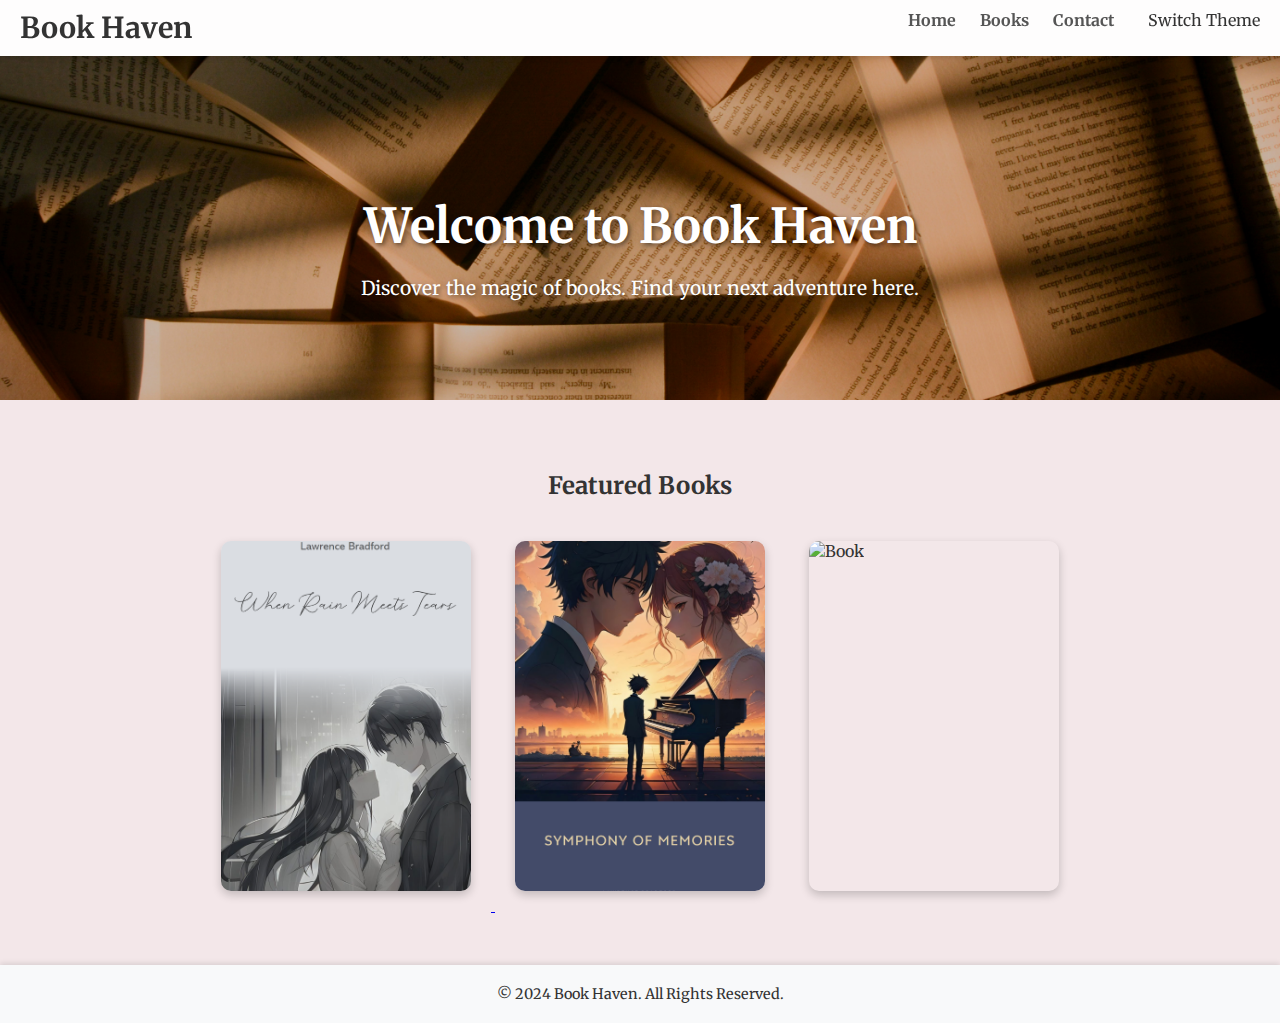
==== index.html @ 88c65ecb "first commit" ====
<!DOCTYPE html>
<html lang="en">
<head>
    <meta charset="UTF-8">
    <meta name="viewport" content="width=device-width, initial-scale=1.0">
    <title>Book Haven</title>
    <link href="https://fonts.googleapis.com/css2?family=Merriweather:wght@300;400;700&display=swap" rel="stylesheet">
    <style>
        :root {
            --bg-color: #f3e7e9;
            --text-color: #333;
            --header-bg: rgba(255, 255, 255, 0.9);
            --link-color: #555;
            --link-hover: #0077cc;
            --footer-bg: #f8f9fa;
        }

        [data-theme="dark"] {
            --bg-color: #121212;
            --text-color: #ffffff;
            --header-bg: rgba(18, 18, 18, 0.9);
            --link-color: #bbbbbb;
            --link-hover: #4a90e2;
            --footer-bg: #1e1e1e;
        }

        body {
            margin: 0;
            font-family: 'Merriweather', serif;
            background-color: var(--bg-color);
            color: var(--text-color);
            overflow-x: hidden;
            transition: background-color 0.3s, color 0.3s;
        }

        header {
            position: sticky;
            top: 0;
            background-color: var(--header-bg);
            padding: 10px 20px;
            box-shadow: 0 2px 5px rgba(0, 0, 0, 0.1);
            z-index: 1000;
        }

        header h1 {
            margin: 0;
            font-size: 1.8rem;
            display: inline;
        }

        nav {
            float: right;
        }

        nav a {
            text-decoration: none;
            margin: 0 10px;
            color: var(--link-color);
            font-weight: 700;
            transition: color 0.3s;
        }

        nav a:hover {
            color: var(--link-hover);
        }

        .theme-switch {
            cursor: pointer;
            margin-left: 20px;
        }

        .hero {
            text-align: center;
            padding: 100px 20px;
            background: url('./book-background.jpg') no-repeat center center/cover;
            color: white;
            text-shadow: 2px 2px 5px rgba(0, 0, 0, 0.5);
        }

        .hero h2 {
            font-size: 3rem;
            margin-bottom: 20px;
            animation: fadeIn 1.5s ease-out;
        }

        .hero p {
            font-size: 1.2rem;
            max-width: 600px;
            margin: 0 auto;
            animation: fadeIn 2s ease-out;
        }

        @keyframes fadeIn {
            from {
                opacity: 0;
                transform: translateY(20px);
            }
            to {
                opacity: 1;
                transform: translateY(0);
            }
        }

        .book-section {
            padding: 50px 20px;
            text-align: center;
        }

        .book {
            display: inline-block;
            margin: 20px;
            text-align: left;
            width: 250px;
            height: 350px;
            border-radius: 10px;
            overflow: hidden;
            box-shadow: 0 4px 10px rgba(0, 0, 0, 0.2);
            transition: transform 0.3s;
            position: relative;
        }

        .book:hover {
            transform: translateY(-10px);
        }

        .book img {
            width: 100%;
            height: 100%;
            object-fit: cover;
            object-position: center;
            border-radius: 5px;
        }

        .book .info {
            position: absolute;
            bottom: 0;
            left: 0;
            right: 0;
            background: rgba(0, 0, 0, 0.8);
            color: white;
            text-align: center;
            padding: 10px;
            transform: translateY(100%);
            transition: transform 0.3s;
        }

        .book:hover .info {
            transform: translateY(0);
        }

        .book .info h3 {
            margin: 10px 0 5px;
            font-size: 1.2rem;
        }

        .book .info p {
            font-size: 0.9rem;
            color: #ddd;
        }

        footer {
            text-align: center;
            padding: 20px;
            background-color: var(--footer-bg);
            box-shadow: 0 -2px 5px rgba(0, 0, 0, 0.1);
            position: relative;
        }

        footer p {
            margin: 0;
            font-size: 0.9rem;
        }
    </style>
</head>
<body>
    <header>
        <h1>Book Haven</h1>
        <nav>
            <a href="#hero">Home</a>
            <a href="#books">Books</a>
            <a href="#contact">Contact</a>
            <span class="theme-switch" onclick="toggleTheme()">Switch Theme</span>
        </nav>
    </header>

    <section class="hero" id="hero">
        <h2>Welcome to Book Haven</h2>
        <p>Discover the magic of books. Find your next adventure here.</p>
    </section>

    <section class="book-section" id="books">
        <h2>Featured Books</h2>
        <a href="./book1.html">
        <div class="book">
            <img src="./When Rain Meets Tears.png" alt="Book">
            <div class="info">
                <h3>When Rain Meets Tears</h3>
                <p>I am a young man fresh out of college, trying to find my footing in the real world as a programmer. After struggling to land a job, I finally secure a position at a not-so-famous company. On my first day...</p>
            </div>
        </div>
        </a>
        <div class="book">
            <img src="./Symphony of Memories.png" alt="Book">
            <div class="info">
                <h3>Adventure Awaits</h3>
                <p>Embark on a journey through thrilling tales and exciting characters.</p>
            </div>
        </div>
        <div class="book">
            <img src="https://source.unsplash.com/250x350/?library" alt="Book">
            <div class="info">
                <h3>Library of Dreams</h3>
                <p>Step into a world where every book is a portal to wonder.</p>
            </div>
        </div>
    </section>

    <footer>
        <p>&copy; 2024 Book Haven. All Rights Reserved.</p>
    </footer>

    <script>
        function toggleTheme() {
            const currentTheme = document.body.getAttribute('data-theme');
            if (currentTheme === 'dark') {
                document.body.setAttribute('data-theme', 'light');
            } else {
                document.body.setAttribute('data-theme', 'dark');
            }
        }

        // Set initial theme
        document.body.setAttribute('data-theme', 'light');
    </script>
</body>
</html>
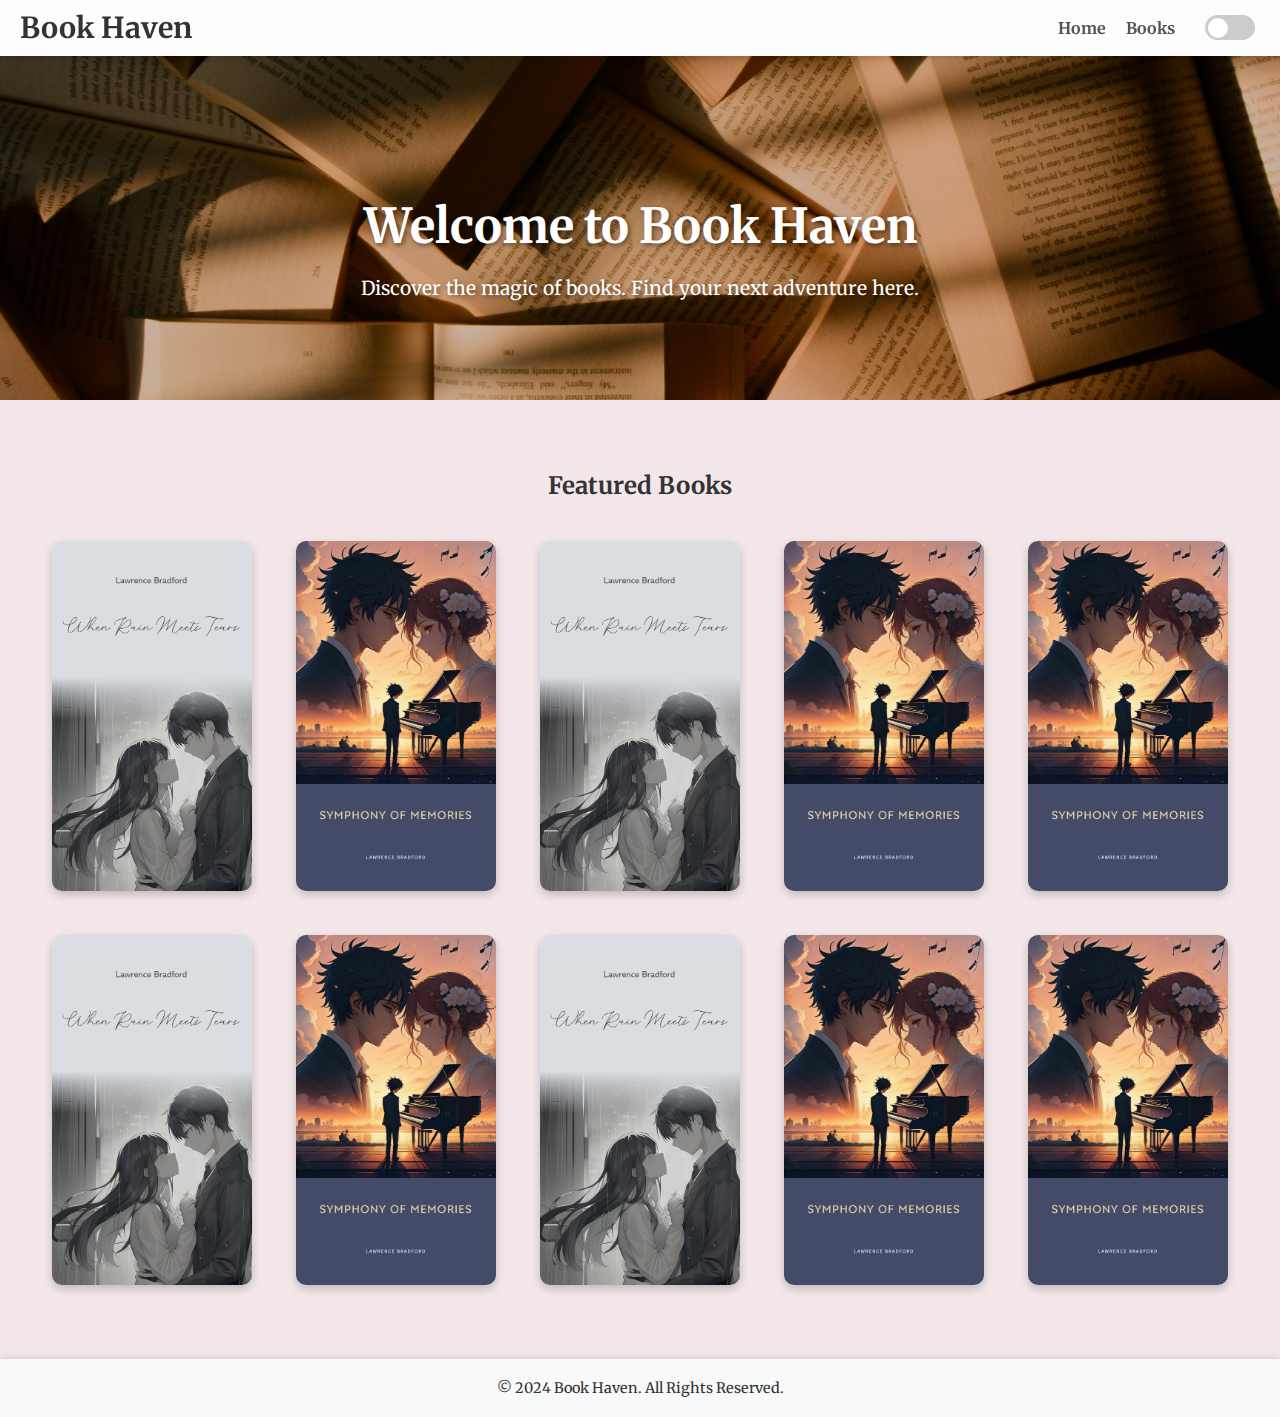
==== commit e10649ce: "structured" ====
--- a/index.html
+++ b/index.html
@@ -5,172 +5,7 @@
     <meta name="viewport" content="width=device-width, initial-scale=1.0">
     <title>Book Haven</title>
     <link href="https://fonts.googleapis.com/css2?family=Merriweather:wght@300;400;700&display=swap" rel="stylesheet">
-    <style>
-        :root {
-            --bg-color: #f3e7e9;
-            --text-color: #333;
-            --header-bg: rgba(255, 255, 255, 0.9);
-            --link-color: #555;
-            --link-hover: #0077cc;
-            --footer-bg: #f8f9fa;
-        }
-
-        [data-theme="dark"] {
-            --bg-color: #121212;
-            --text-color: #ffffff;
-            --header-bg: rgba(18, 18, 18, 0.9);
-            --link-color: #bbbbbb;
-            --link-hover: #4a90e2;
-            --footer-bg: #1e1e1e;
-        }
-
-        body {
-            margin: 0;
-            font-family: 'Merriweather', serif;
-            background-color: var(--bg-color);
-            color: var(--text-color);
-            overflow-x: hidden;
-            transition: background-color 0.3s, color 0.3s;
-        }
-
-        header {
-            position: sticky;
-            top: 0;
-            background-color: var(--header-bg);
-            padding: 10px 20px;
-            box-shadow: 0 2px 5px rgba(0, 0, 0, 0.1);
-            z-index: 1000;
-        }
-
-        header h1 {
-            margin: 0;
-            font-size: 1.8rem;
-            display: inline;
-        }
-
-        nav {
-            float: right;
-        }
-
-        nav a {
-            text-decoration: none;
-            margin: 0 10px;
-            color: var(--link-color);
-            font-weight: 700;
-            transition: color 0.3s;
-        }
-
-        nav a:hover {
-            color: var(--link-hover);
-        }
-
-        .theme-switch {
-            cursor: pointer;
-            margin-left: 20px;
-        }
-
-        .hero {
-            text-align: center;
-            padding: 100px 20px;
-            background: url('./book-background.jpg') no-repeat center center/cover;
-            color: white;
-            text-shadow: 2px 2px 5px rgba(0, 0, 0, 0.5);
-        }
-
-        .hero h2 {
-            font-size: 3rem;
-            margin-bottom: 20px;
-            animation: fadeIn 1.5s ease-out;
-        }
-
-        .hero p {
-            font-size: 1.2rem;
-            max-width: 600px;
-            margin: 0 auto;
-            animation: fadeIn 2s ease-out;
-        }
-
-        @keyframes fadeIn {
-            from {
-                opacity: 0;
-                transform: translateY(20px);
-            }
-            to {
-                opacity: 1;
-                transform: translateY(0);
-            }
-        }
-
-        .book-section {
-            padding: 50px 20px;
-            text-align: center;
-        }
-
-        .book {
-            display: inline-block;
-            margin: 20px;
-            text-align: left;
-            width: 250px;
-            height: 350px;
-            border-radius: 10px;
-            overflow: hidden;
-            box-shadow: 0 4px 10px rgba(0, 0, 0, 0.2);
-            transition: transform 0.3s;
-            position: relative;
-        }
-
-        .book:hover {
-            transform: translateY(-10px);
-        }
-
-        .book img {
-            width: 100%;
-            height: 100%;
-            object-fit: cover;
-            object-position: center;
-            border-radius: 5px;
-        }
-
-        .book .info {
-            position: absolute;
-            bottom: 0;
-            left: 0;
-            right: 0;
-            background: rgba(0, 0, 0, 0.8);
-            color: white;
-            text-align: center;
-            padding: 10px;
-            transform: translateY(100%);
-            transition: transform 0.3s;
-        }
-
-        .book:hover .info {
-            transform: translateY(0);
-        }
-
-        .book .info h3 {
-            margin: 10px 0 5px;
-            font-size: 1.2rem;
-        }
-
-        .book .info p {
-            font-size: 0.9rem;
-            color: #ddd;
-        }
-
-        footer {
-            text-align: center;
-            padding: 20px;
-            background-color: var(--footer-bg);
-            box-shadow: 0 -2px 5px rgba(0, 0, 0, 0.1);
-            position: relative;
-        }
-
-        footer p {
-            margin: 0;
-            font-size: 0.9rem;
-        }
-    </style>
+    <link rel="stylesheet" href="./css/home-style.css">
 </head>
 <body>
     <header>
@@ -178,8 +13,9 @@
         <nav>
             <a href="#hero">Home</a>
             <a href="#books">Books</a>
-            <a href="#contact">Contact</a>
-            <span class="theme-switch" onclick="toggleTheme()">Switch Theme</span>
+            <span class="toggle-container">
+                <div class="toggle" id="toggleButton"></div>
+            </span>
         </nav>
     </header>
 
@@ -190,47 +26,85 @@
 
     <section class="book-section" id="books">
         <h2>Featured Books</h2>
-        <a href="./book1.html">
         <div class="book">
-            <img src="./When Rain Meets Tears.png" alt="Book">
+            <a href="./book1.html">
+            <img src="./images/When Rain Meets Tears.png" alt="Book">
             <div class="info">
                 <h3>When Rain Meets Tears</h3>
                 <p>I am a young man fresh out of college, trying to find my footing in the real world as a programmer. After struggling to land a job, I finally secure a position at a not-so-famous company. On my first day...</p>
             </div>
+            </a>
         </div>
-        </a>
         <div class="book">
-            <img src="./Symphony of Memories.png" alt="Book">
+            <img src="./images/Symphony of Memories.png" alt="Book">
             <div class="info">
-                <h3>Adventure Awaits</h3>
-                <p>Embark on a journey through thrilling tales and exciting characters.</p>
+                <h3>Symphony of Memories</h3>
+                <p>...</p>
             </div>
         </div>
         <div class="book">
-            <img src="https://source.unsplash.com/250x350/?library" alt="Book">
+            <img src="./images/When Rain Meets Tears.png" alt="Book">
             <div class="info">
-                <h3>Library of Dreams</h3>
-                <p>Step into a world where every book is a portal to wonder.</p>
+                <h3>Faded Pages of Our Yesterday</h3>
+                <p>...</p>
+            </div>
+        </div>
+        <div class="book">
+            <img src="./images/Symphony of Memories.png" alt="Book">
+            <div class="info">
+                <h3>Symphony of Memories</h3>
+                <p>...</p>
+            </div>
+        </div>
+        <div class="book">
+            <img src="./images/Symphony of Memories.png" alt="Book">
+            <div class="info">
+                <h3>Symphony of Memories</h3>
+                <p>...</p>
+            </div>
+        </div>
+        <div class="book">
+            <a href="./book1.html">
+            <img src="./images/When Rain Meets Tears.png" alt="Book">
+            <div class="info">
+                <h3>When Rain Meets Tears</h3>
+                <p>I am a young man fresh out of college, trying to find my footing in the real world as a programmer. After struggling to land a job, I finally secure a position at a not-so-famous company. On my first day...</p>
+            </div>
+            </a>
+        </div>
+        <div class="book">
+            <img src="./images/Symphony of Memories.png" alt="Book">
+            <div class="info">
+                <h3>Symphony of Memories</h3>
+                <p>...</p>
+            </div>
+        </div>
+        <div class="book">
+            <img src="./images/When Rain Meets Tears.png" alt="Book">
+            <div class="info">
+                <h3>Faded Pages of Our Yesterday</h3>
+                <p>...</p>
+            </div>
+        </div>
+        <div class="book">
+            <img src="./images/Symphony of Memories.png" alt="Book">
+            <div class="info">
+                <h3>Symphony of Memories</h3>
+                <p>...</p>
+            </div>
+        </div>
+        <div class="book">
+            <img src="./images/Symphony of Memories.png" alt="Book">
+            <div class="info">
+                <h3>Symphony of Memories</h3>
+                <p>...</p>
             </div>
         </div>
     </section>
-
     <footer>
         <p>&copy; 2024 Book Haven. All Rights Reserved.</p>
     </footer>
 
-    <script>
-        function toggleTheme() {
-            const currentTheme = document.body.getAttribute('data-theme');
-            if (currentTheme === 'dark') {
-                document.body.setAttribute('data-theme', 'light');
-            } else {
-                document.body.setAttribute('data-theme', 'dark');
-            }
-        }
-
-        // Set initial theme
-        document.body.setAttribute('data-theme', 'light');
-    </script>
+    <script src="./scripts/script.js"></script>
 </body>
 </html>
--- a/css/home-style.css
+++ b/css/home-style.css
@@ -0,0 +1,201 @@
+:root {
+    --bg-color: #f3e7e9;
+    --text-color: #333;
+    --header-bg: rgba(255, 255, 255, 0.9);
+    --link-color: #555;
+    --link-hover: #0077cc;
+    --footer-bg: #f8f9fa;
+}
+
+[data-theme="dark"] {
+    --bg-color: #121212;
+    --text-color: #ffffff;
+    --header-bg: rgba(18, 18, 18, 0.9);
+    --link-color: #bbbbbb;
+    --link-hover: #4a90e2;
+    --footer-bg: #1e1e1e;
+}
+
+html {
+    scroll-behavior: smooth;
+}
+
+body {
+    margin: 0;
+    font-family: 'Merriweather', serif;
+    background-color: var(--bg-color);
+    color: var(--text-color);
+    overflow-x: hidden;
+    transition: background-color 0.3s, color 0.3s;
+}
+
+header {
+    position: sticky;
+    top: 0;
+    background-color: var(--header-bg);
+    padding: 10px 20px;
+    box-shadow: 0 2px 5px rgba(0, 0, 0, 0.1);
+    z-index: 1000;
+}
+
+header h1 {
+    margin: 0;
+    font-size: 1.8rem;
+    display: inline;
+}
+
+nav {
+    float: right;
+    display: flex;
+    align-items: center;
+    padding: 5px;
+}
+
+nav a {
+    text-decoration: none;
+    margin: 0 10px;
+    color: var(--link-color);
+    font-weight: 700;
+    transition: color 0.3s;
+}
+
+nav a:hover {
+    color: var(--link-hover);
+}
+
+.toggle-container {
+    display: inline-block;
+    margin-left: 20px;
+}
+
+.toggle {
+    width: 50px;
+    height: 25px;
+    background-color: #ccc;
+    border-radius: 25px;
+    position: relative;
+    cursor: pointer;
+    transition: background-color 0.3s;
+}
+
+.toggle::before {
+    content: '';
+    position: absolute;
+    width: 20px;
+    height: 20px;
+    background-color: white;
+    border-radius: 50%;
+    top: 2.5px;
+    left: 2.5px;
+    transition: transform 0.3s;
+}
+
+.toggle.dark {
+    background-color: #4a4a4a;
+}
+
+.toggle.dark::before {
+    transform: translateX(25px);
+}
+
+.hero {
+    text-align: center;
+    padding: 100px 20px;
+    background: url('../images/book-background.jpg') no-repeat center center/cover;
+    color: white;
+    text-shadow: 2px 2px 5px rgba(0, 0, 0, 0.5);
+}
+
+.hero h2 {
+    font-size: 3rem;
+    margin-bottom: 20px;
+    animation: fadeIn 1.5s ease-out;
+}
+
+.hero p {
+    font-size: 1.2rem;
+    max-width: 600px;
+    margin: 0 auto;
+    animation: fadeIn 2s ease-out;
+}
+
+@keyframes fadeIn {
+    from {
+        opacity: 0;
+        transform: translateY(20px);
+    }
+    to {
+        opacity: 1;
+        transform: translateY(0);
+    }
+}
+
+.book-section {
+    padding: 50px 20px;
+    text-align: center;
+}
+
+.book {
+    display: inline-block;
+    margin: 20px;
+    text-align: left;
+    width: 200px;
+    height: 350px;
+    border-radius: 10px;
+    overflow: hidden;
+    box-shadow: 0 4px 10px rgba(0, 0, 0, 0.2);
+    transition: transform 0.3s;
+    position: relative;
+}
+
+.book:hover {
+    transform: translateY(-10px);
+}
+
+.book img {
+    width: 100%;
+    height: 100%;
+    object-fit: cover;
+    object-position: center;
+    border-radius: 5px;
+}
+
+.book .info {
+    position: absolute;
+    bottom: 0;
+    left: 0;
+    right: 0;
+    background: rgba(0, 0, 0, 0.8);
+    color: white;
+    text-align: center;
+    padding: 10px;
+    transform: translateY(100%);
+    transition: transform 0.3s;
+}
+
+.book:hover .info {
+    transform: translateY(0);
+}
+
+.book .info h3 {
+    margin: 10px 0 5px;
+    font-size: 1.2rem;
+}
+
+.book .info p {
+    font-size: 0.9rem;
+    color: #ddd;
+}
+
+footer {
+    text-align: center;
+    padding: 20px;
+    background-color: var(--footer-bg);
+    box-shadow: 0 -2px 5px rgba(0, 0, 0, 0.1);
+    position: relative;
+}
+
+footer p {
+    margin: 0;
+    font-size: 0.9rem;
+}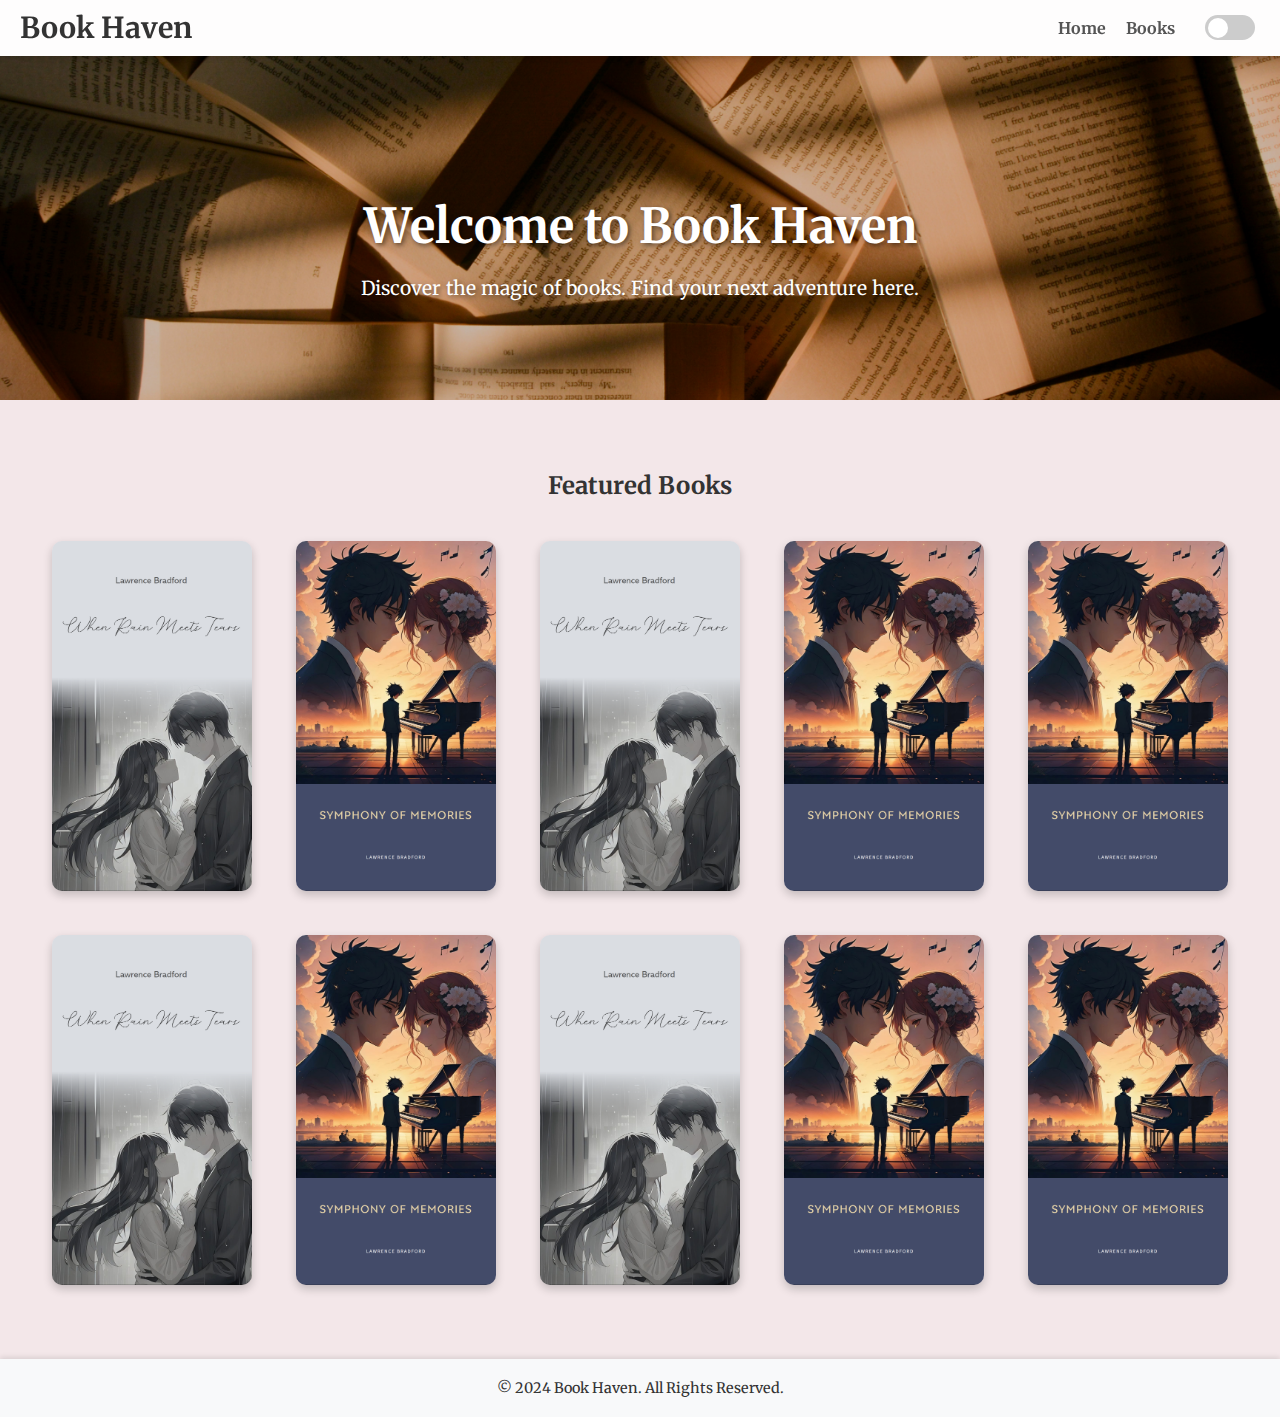
==== commit d264c5e3: "add book" ====
--- a/index.html
+++ b/index.html
@@ -6,6 +6,7 @@
     <title>Book Haven</title>
     <link href="https://fonts.googleapis.com/css2?family=Merriweather:wght@300;400;700&display=swap" rel="stylesheet">
     <link rel="stylesheet" href="./css/home-style.css">
+    <link rel="shortcut icon" href="./images/open-book.png" type="image/x-icon">
 </head>
 <body>
     <header>
--- a/css/home-style.css
+++ b/css/home-style.css
@@ -4,6 +4,7 @@
     --header-bg: rgba(255, 255, 255, 0.9);
     --link-color: #555;
     --link-hover: #0077cc;
+    --book-cover: linear-gradient(to bottom, rgba(0, 0, 0, 0.7), rgba(0, 0, 0, 0.2));
     --footer-bg: #f8f9fa;
 }
 
@@ -13,6 +14,7 @@
     --header-bg: rgba(18, 18, 18, 0.9);
     --link-color: #bbbbbb;
     --link-hover: #4a90e2;
+    --book-cover: linear-gradient(to bottom, rgba(0, 0, 0, 0.8), rgba(255, 255, 255, 0.1));
     --footer-bg: #1e1e1e;
 }
 
@@ -165,8 +167,8 @@
     bottom: 0;
     left: 0;
     right: 0;
-    background: rgba(0, 0, 0, 0.8);
-    color: white;
+    background: var(--book-cover);
+    color: #e0e0e0;
     text-align: center;
     padding: 10px;
     transform: translateY(100%);
@@ -184,7 +186,7 @@
 
 .book .info p {
     font-size: 0.9rem;
-    color: #ddd;
+    color: #cfd8dc;
 }
 
 footer {
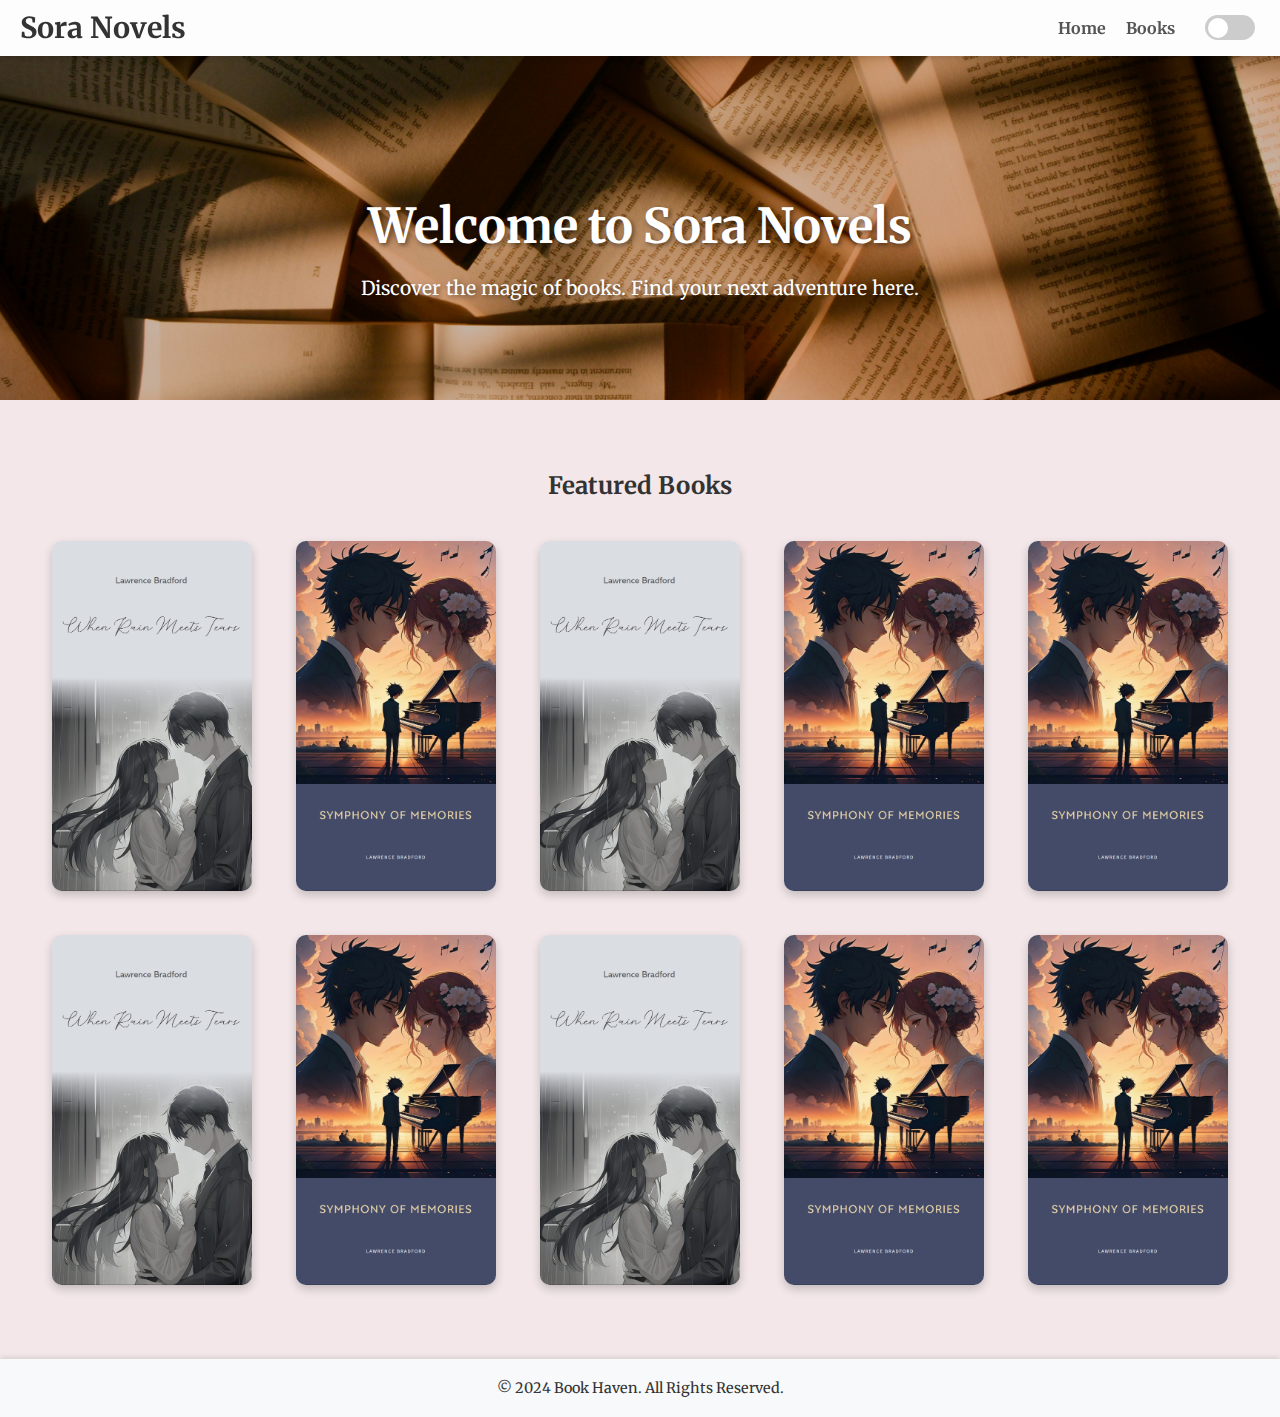
==== commit b5f3ca38: "add book" ====
--- a/index.html
+++ b/index.html
@@ -10,7 +10,7 @@
 </head>
 <body>
     <header>
-        <h1>Book Haven</h1>
+        <h1>Sora Novels</h1>
         <nav>
             <a href="#hero">Home</a>
             <a href="#books">Books</a>
@@ -21,7 +21,7 @@
     </header>
 
     <section class="hero" id="hero">
-        <h2>Welcome to Book Haven</h2>
+        <h2>Welcome to Sora Novels</h2>
         <p>Discover the magic of books. Find your next adventure here.</p>
     </section>
 
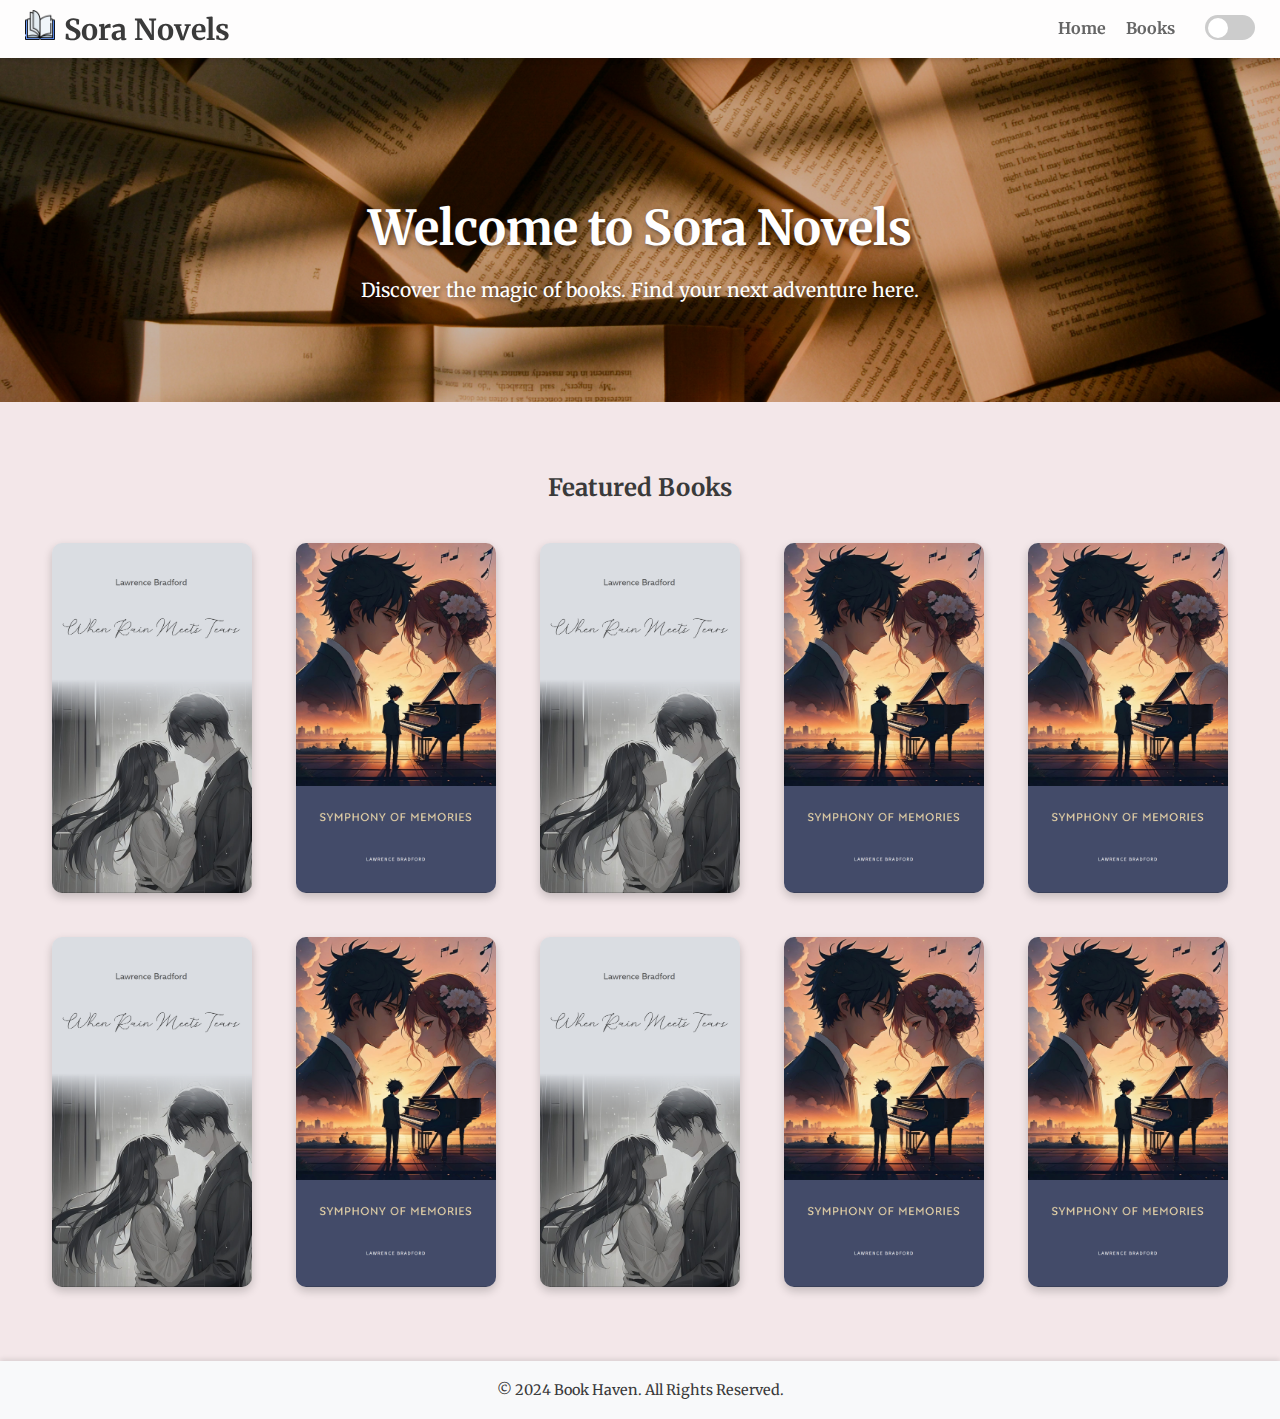
==== commit 15d890d1: "add book" ====
--- a/index.html
+++ b/index.html
@@ -3,14 +3,16 @@
 <head>
     <meta charset="UTF-8">
     <meta name="viewport" content="width=device-width, initial-scale=1.0">
-    <title>Book Haven</title>
+    <title>Sora Novels</title>
     <link href="https://fonts.googleapis.com/css2?family=Merriweather:wght@300;400;700&display=swap" rel="stylesheet">
     <link rel="stylesheet" href="./css/home-style.css">
     <link rel="shortcut icon" href="./images/open-book.png" type="image/x-icon">
 </head>
 <body>
+    <div id="header"></div>
     <header>
-        <h1>Sora Novels</h1>
+        <img src="./images/open-book.png" alt="logo">
+        <a href="#header" class="title"><h1>Sora Novels</h1></a>
         <nav>
             <a href="#hero">Home</a>
             <a href="#books">Books</a>
--- a/css/home-style.css
+++ b/css/home-style.css
@@ -1,9 +1,11 @@
 :root {
     --bg-color: #f3e7e9;
-    --text-color: #333;
+    --text-color: #3a3a3a;
     --header-bg: rgba(255, 255, 255, 0.9);
-    --link-color: #555;
-    --link-hover: #0077cc;
+    --scroll-bar: #b8b8b8;
+    --scroll-bar-hovered: #888;
+    --link-color: #666;
+    --link-hover: #222;
     --book-cover: linear-gradient(to bottom, rgba(0, 0, 0, 0.7), rgba(0, 0, 0, 0.2));
     --footer-bg: #f8f9fa;
 }
@@ -12,10 +14,47 @@
     --bg-color: #121212;
     --text-color: #ffffff;
     --header-bg: rgba(18, 18, 18, 0.9);
+    --scroll-bar: #555;
+    --scroll-bar-hovered: #333;
     --link-color: #bbbbbb;
-    --link-hover: #4a90e2;
+    --link-hover: #808080;
     --book-cover: linear-gradient(to bottom, rgba(0, 0, 0, 0.8), rgba(255, 255, 255, 0.1));
     --footer-bg: #1e1e1e;
+}
+
+/* Scrollbar Styles */
+::-webkit-scrollbar {
+    width: 16px; /* Width of the scrollbar */
+}
+
+::-webkit-scrollbar-thumb {
+    background: var(--scroll-bar); /* Color of the scroll thumb */
+}
+
+::-webkit-scrollbar-thumb:hover {
+    background: var(--scroll-bar-hovered); /* Hover color for the thumb */
+}
+
+::-webkit-scrollbar-track {
+    background: transparent; /* Background of the scrollbar track */
+}
+
+/* Scrollbar Buttons */
+::-webkit-scrollbar-button {
+    height: 16px; /* Set height of the buttons */
+    border: none; /* No borders for buttons */
+}
+
+/* Up Arrow */
+::-webkit-scrollbar-button:single-button:decrement {
+    background: url('data:image/svg+xml;charset=UTF-8,<svg xmlns="http://www.w3.org/2000/svg" viewBox="0 0 24 24" fill="gray"><path d="M12 8l6 6H6z"/></svg>') no-repeat center;
+    background-size: 16px;
+}
+
+/* Down Arrow */
+::-webkit-scrollbar-button:single-button:increment {
+    background: url('data:image/svg+xml;charset=UTF-8,<svg xmlns="http://www.w3.org/2000/svg" viewBox="0 0 24 24" fill="gray"><path d="M12 16l6-6H6z"/></svg>') no-repeat center;
+    background-size: 16px;
 }
 
 html {
@@ -46,6 +85,14 @@
     display: inline;
 }
 
+header img {
+    padding: 0px 5px;
+    margin: 0;
+    width: 30px;
+    height: 30px;
+    display: inline;
+}
+
 nav {
     float: right;
     display: flex;
@@ -61,8 +108,13 @@
     transition: color 0.3s;
 }
 
-nav a:hover {
+header a:hover {
     color: var(--link-hover);
+}
+
+.title {
+    text-decoration: none;
+    color: var(--text-color);
 }
 
 .toggle-container {
